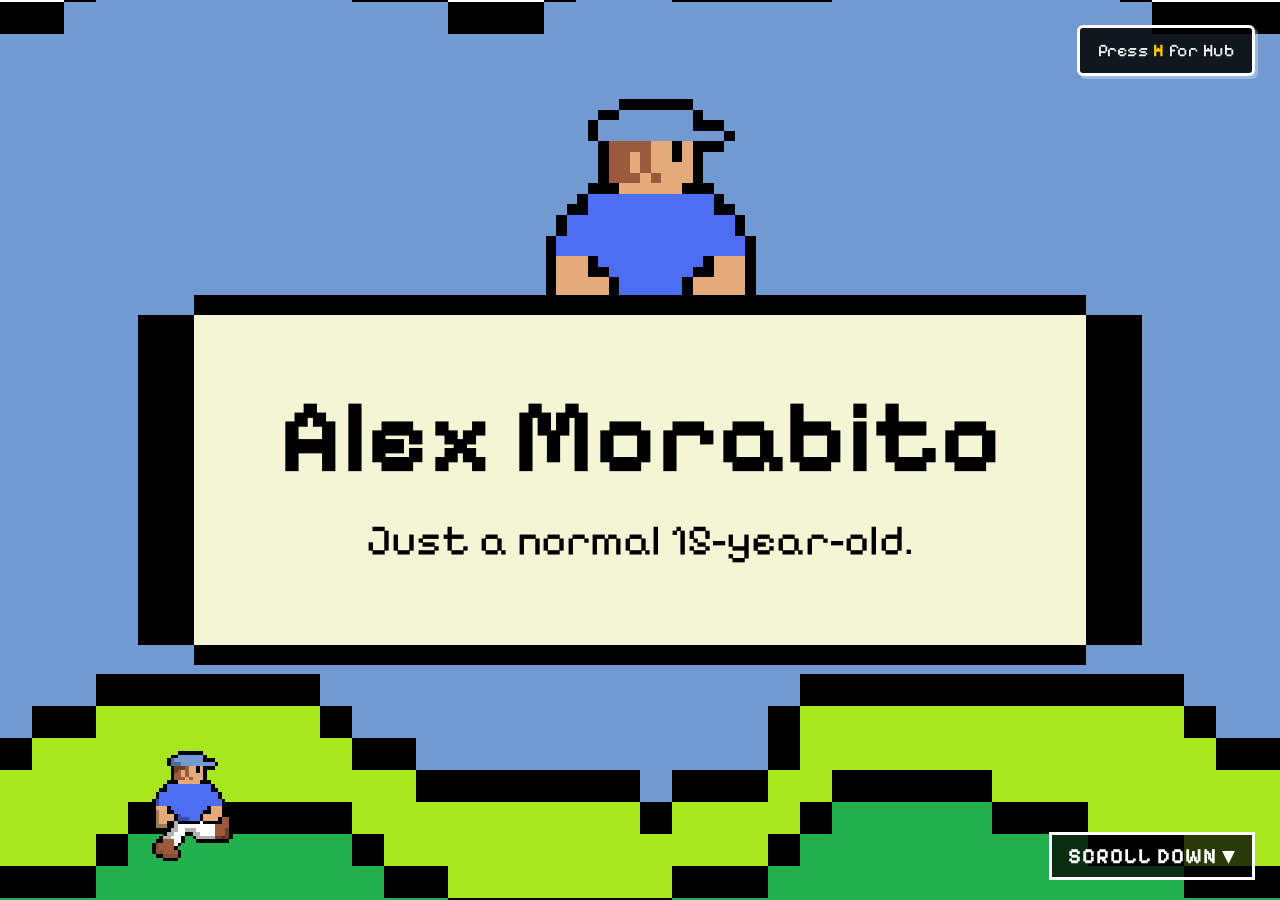
==== index.html @ 0bd14bfb "cleaned up css and replced white boxes with my pixelated card version" ====
<!DOCTYPE html>
<html lang="en">
<head>
    <meta charset="UTF-8">
    <meta name="viewport" content="width=device-width, initial-scale=1.0">
    <title>Rosario Alexandros Morabito | Personal Portfolio</title>
    
    <!-- Primary Meta Tags & SEO -->
    <meta name="title" content="Rosario Alexandros Morabito | Personal Portfolio">
    <meta name="description" content="Portfolio of Rosario Alexandros Morabito - 15-year-old developer, roboticist, and open-source enthusiast building community-driven STEM solutions.">
    <meta name="keywords" content="Rosario Alexandros Morabito, portfolio, full-stack developer, web developer, C, Python, robotics, CS50, The Odin Project">
    <meta name="robots" content="index, follow">

    <!-- Open Graph / Social Cards -->
    <meta property="og:type" content="website">
    <meta property="og:title" content="Rosario Alexandros Morabito | Personal Portfolio">
    <meta property="og:description" content="Explore Alex's portfolio featuring coding projects, robotics achievements, skills, and contact links.">

    <!-- Stylesheets & Favicon -->
    <link rel="stylesheet" href="style.css">
    <link rel="icon" type="image/svg+xml" href="media/favicon.png">
    <link rel="preconnect" href="https://fonts.googleapis.com">
    <link rel="preconnect" href="https://fonts.gstatic.com" crossorigin>
    <link href="https://fonts.googleapis.com/css2?family=Archivo+Black&family=Sekuya&display=swap" rel="stylesheet">
</head>
<body>

    <!-- HIDDEN BACKGROUND AUDIO -->
    <audio id="bg-music" loop autoplay>
        <source src="8-bit_hero.wav" type="audio/wav">
    </audio>

    <div class="content-wrapper">
        
        <!-- HERO / INTRO SECTION -->
        <section class="full-screen-section" id="hero">
            <div class="hero-card-container">
                <img src="media/node-me.png" alt="Alex Morabito Avatar" class="peeking-node-img">
                
                <div class="terminal-box hero-box">
                    <h1 class="hero-main-title">Alex Morabito</h1>
                    <p class="hero-subtitle">Just a normal 15-year-old.</p>
                </div>
            </div>
            <div class="scroll-indicator">SCROLL DOWN ▼</div>
        </section>

        <!-- ABOUT ME SECTION -->
        <section id="aboutme" class="full-screen-section snap-section">
            <div class="terminal-box about-box">
                <div class="terminal-content">
                    <h1 class="section-title reveal-on-scroll">About Me & Core Motives</h1>
                    
                    <p class="paragraph-spacing">
                        Welcome to my digital corner of the web! I am Rosario Alexandros Morabito, a versatile software developer interested in all kinds of tech, pixelated art, and audio engineering.
                    </p>
                    <p class="paragraph-spacing">
                        <strong>My Motive:</strong> My core drive is to make STEM education accessible and available to everyone. I aim to tear down technical barriers by building community-driven tools, open systems, and educational networks for future builders.
                    </p>
                    <p>
                        <strong>What I Do & Vibe:</strong> From backend systems and robotics to frontend web engineering, I adapt to whatever the project demands. Off the keyboard, my coding process is rhythm-driven with a soundtrack ranging from Sabaton and Metallica to Daft Punk.
                    </p>
                </div>
            </div>
            <div class="scroll-indicator reveal-on-scroll">SCROLL DOWN ▼</div>
        </section>

        <!-- QUALIFICATIONS SECTION -->
        <section id="qualifications" class="full-screen-section">
            <div class="terminal-box qualifications-box">
                <div class="terminal-content">
                    <h2 class="section-title">Qualifications: Skill Levels</h2>
                    <p class="paragraph-spacing">Core programming languages and technical competencies.</p>

                    <div class="pixel-healthbar-container">
                        <div class="healthbar-label-row">
                            <span>Python & Autonomous Systems</span>
                            <span>95%</span>
                        </div>
                        <div class="pixel-healthbar">
                            <div class="pixel-healthbar-fill" style="--health-pct: 95%;"></div>
                        </div>
                    </div>

                    <div class="pixel-healthbar-container">
                        <div class="healthbar-label-row">
                            <span>C# / C / C++ / Object-Oriented Programming</span>
                            <span>90%</span>
                        </div>
                        <div class="pixel-healthbar">
                            <div class="pixel-healthbar-fill" style="--health-pct: 90%;"></div>
                        </div>
                    </div>

                    <div class="pixel-healthbar-container">
                        <div class="healthbar-label-row">
                            <span>Computer Science Fundamental Concepts</span>
                            <span>90%</span>
                        </div>
                        <div class="pixel-healthbar">
                            <div class="pixel-healthbar-fill" style="--health-pct: 90%;"></div>
                        </div>
                    </div>

                    <div class="pixel-healthbar-container">
                        <div class="healthbar-label-row">
                            <span>SQL </span>
                            <span>85%</span>
                        </div>
                        <div class="pixel-healthbar">
                            <div class="pixel-healthbar-fill" style="--health-pct: 85%;"></div>
                        </div>
                    </div>
                    <div class="pixel-healthbar-container">
                        <div class="healthbar-label-row">
                            <span>HTML / CSS / JavaScript / Flask / Web Development</span>
                            <span>95%</span>
                        </div>
                        <div class="pixel-healthbar">
                            <div class="pixel-healthbar-fill" style="--health-pct:95%;"></div>
                        </div>
                    </div>
                </div>
            </div>
            <div class="scroll-indicator">SCROLL DOWN ▼</div>
        </section>

        <!-- ACHIEVEMENTS SECTION -->
        <section id="achievements" class="full-screen-section">
            <div class="terminal-box achievements-box">
                <div class="terminal-content">
                    <h2 class="section-title">Achievements & Certificates</h2>
                    <p class="paragraph-spacing">Verified credentials, institutional completions, and hackathon awards.</p>

                    <div class="about-grid">
                        <div class="about-block">
                            <h3>CS50x: Intro to Computer Science</h3>
                            <p><strong>Awarded by:</strong> Harvard University (David J. Malan)</p>
                            <p>Successfully completed ten rigorous problem sets and a final project.</p>
                            <a href="https://cs50.harvard.edu/certificates/a215df26-68f1-47c1-89de-dd39cf77b6eb" target="_blank" class="repo-link">Verify Certificate</a>
                        </div>

                        <div class="about-block">
                            <h3>MIT Beaver Works Summer Institute</h3>
                            <p><strong>Course:</strong> Autonomous RACECAR</p>
                            <p><strong>Issued by:</strong> MIT Lincoln Laboratory & School of Engineering.</p>
                        </div>

                        <div class="about-block">
                            <h3>Unity Development</h3>
                            <p><strong>Organization:</strong> Algorithmics</p>
                            <p>Mastered basic mechanics, scripting, and level design.</p>
                        </div>

                        <div class="about-block">
                            <h3>Hack Club Stardance Challenge</h3>
                            <p><strong>Achievement:</strong> Certificate of Recognition</p>
                            <p>Built and shipped multiple projects for the global developer community.</p>
                        </div>
                    </div>
                </div>
            </div>
            <div class="scroll-indicator">SCROLL DOWN ▼</div>
        </section>

        <!-- ARTSY SIDE SECTION -->
        <section id="artsy-side" class="full-screen-section">
            <div class="terminal-box artsy-box">
                <div class="terminal-content">
                    <h2 class="section-title">My Artsy Side</h2>
                    <p class="paragraph-spacing">A scattered collection of my pixel art and creative experiments.</p>

                    <div class="scattered-photo-gallery">
                        <!-- Artwork 1 -->
                        <div class="photo-card">
                            <a href="https://www.pixilart.com/art/angry-clanker-cfr2556a97b0f9aws3" target="_blank">
                                <img src="media/art1.png" alt="Artwork 1">
                                <p class="photo-caption">Angry Clanker</p>
                            </a>
                        </div>

                        <!-- Artwork 2 -->
                        <div class="photo-card">
                            <a href="https://www.pixilart.com/art/super-boy-cfr2fb1a9f57acaws3?ft=user&ft_id=d" target="_blank">
                                <img src="media/art2.png" alt="Artwork 2">
                                <p class="photo-caption">Me</p>
                            </a>
                        </div>

                        <!-- Artwork 3 -->
                        <div class="photo-card">
                            <a href="https://github.com/prodevmod/sonic-pi" target="_blank">
                                <img src="media/art3.png" alt="Artwork 3">
                                <p class="photo-caption">8-Bit Hero (music)</p>
                            </a>
                        </div>

                        <!-- Artwork 4 -->
                        <div class="photo-card">
                            <a href="https://www.pixilart.com/art/retro-console-3-cfr243ca7c0f43aws3" target="_blank">
                                <img src="media/art4.png" alt="Artwork 4">
                                <p class="photo-caption">Retro Consoles</p>
                            </a>
                        </div>
                    </div>
                </div>
            </div>
            <div class="scroll-indicator">SCROLL DOWN ▼</div>
        </section>

        <!-- CONTACT SECTION -->
        <section id="contacts" class="full-screen-section">
            <div class="terminal-box contacts-box">
                <div class="terminal-content">
                    <h2 class="reveal-on-scroll section-title">Contact & Channels</h2>
                    <p class="tech-tag reveal-on-scroll paragraph-spacing">Open a secure channel or track my latest builds</p>
                    
                    <div class="social-icons-row reveal-on-scroll">
                        <a href="https://www.youtube.com/@CodingTode" target="_blank" class="social-icon-link">
                            <img src="media/youtube.png" alt="YouTube" class="network-icon">
                        </a>
                        <a href="https://github.com/prodevmod" target="_blank" class="social-icon-link">
                            <img src="media/github.png" alt="GitHub" class="network-icon">
                        </a>
                        <a href="https://www.instagram.com/code.toons" target="_blank" class="social-icon-link">
                            <img src="media/instagram.png" alt="Instagram" class="network-icon">
                        </a>
                        <a href="https://www.pixilart.com/alexros" target="_blank" class="social-icon-link">
                            <img src="media/pixil.png" alt="Pixilart" class="network-icon">
                        </a>
                        <a href="https://hackclub.enterprise.slack.com/team/U0A8XE18R7H" target="_blank" class="social-icon-link">
                            <img src="media/slack.png" alt="Slack" class="network-icon">
                        </a>
                        <a href="https://x.com/Rosandrox" target="_blank" class="social-icon-link">
                            <img src="media/x.png" alt="X" class="network-icon">
                        </a>
                        <a href="mailto:rosandrox12@gmail.com" class="social-icon-link">
                            <img src="media/mail.png" alt="Email" class="network-icon">
                        </a>
                    </div>
                </div>
            </div>
            <div class="scroll-indicator">SCROLL DOWN ▼</div>
        </section>

        <!-- UNIVERSAL HUB SECTION (End of page) -->
        <section id="hub" class="full-screen-section hub-container">
            <div class="terminal-box hub-box">
                <div class="terminal-content">
                    <h2 class="hub-heading section-title">Navigation Hub</h2>
                    <div class="scattered-grid">
                        <a href="index.html#qualifications" class="pixel-node node-qual">
                            <img src="media/node-qualifications.png" alt="Qualifications" class="pixel-img">
                            <span class="node-label">Qualifications</span>
                        </a>
                        <a href="projects.html" class="pixel-node node-proj">
                            <img src="media/node-projects.png" alt="Projects" class="pixel-img">
                            <span class="node-label">Projects</span>
                        </a>
                        <a href="index.html#aboutme" class="pixel-node node-about">
                            <img src="media/node-me.png" alt="About Me" class="pixel-img">
                            <span class="node-label">About Me</span>
                        </a>
                        <a href="blog.html" class="pixel-node node-blog">
                            <img src="media/node-blog.png" alt="Blog" class="pixel-img">
                            <span class="node-label">Blog</span>
                        </a>
                        <a href="index.html#contacts" class="pixel-node node-contact">
                            <img src="media/node-contact.png" alt="Contact" class="pixel-img">
                            <span class="node-label">Contact</span>
                        </a>
                    </div>
                </div>
            </div>
        </section>

    </div>

    <!-- Gliding Walking Avatar -->
    <div class="walking-avatar-container">
        <img src="media/walking.gif" alt="Walking Avatar" class="pixel-avatar">
    </div>

    <!-- Press H Hint Badge -->
    <div class="hub-hint-badge">
        Press <strong>H</strong> for Hub
    </div>

    <script>
    document.addEventListener('DOMContentLoaded', () => {
        // --- BACKGROUND MUSIC LOGIC ---
        const bgMusic = document.getElementById('bg-music');
        if (bgMusic) {
            bgMusic.play().catch(error => {
                document.body.addEventListener('click', () => {
                    if (bgMusic.paused) {
                        bgMusic.play();
                    }
                }, { once: true });
            });
        }

        // --- AVATAR EASTER EGG ---
        const peekingNode = document.querySelector('.peeking-node-img');
        if (!peekingNode) return;

        peekingNode.addEventListener('click', (e) => {
            e.preventDefault();
            const rect = peekingNode.getBoundingClientRect();
            const startX = rect.left + rect.width / 2;
            const startY = rect.top + rect.height / 2;
            const count = 15;

            for (let i = 0; i < count; i++) {
                const mini = document.createElement('img');
                mini.src = peekingNode.src;
                mini.classList.add('mini-falling-avatar');
                
                mini.style.left = `${startX - 20}px`;
                mini.style.top = `${startY - 20}px`;

                const randomX = (Math.random() - 0.5) * 400;
                const randomRotation = (Math.random() - 0.5) * 720;
                const duration = 0.8 + Math.random() * 0.8;

                mini.style.setProperty('--rand-x', `${randomX}px`);
                mini.style.setProperty('--rand-rot', `${randomRotation}deg`);
                mini.style.setProperty('--fall-duration', `${duration}s`);

                document.body.appendChild(mini);

                setTimeout(() => {
                    mini.remove();
                }, duration * 1000);
            }
        });
    });
    </script>
    <script src="script.js"></script>
</body>
</html>
---- style.css ----
/* ==========================================================================
   Rosario Alexandros Morabito - Retro Pixel Portfolio Stylesheet
   ========================================================================== */

/* Import Authentic Pixel Fonts */
@import url('https://fonts.googleapis.com/css2?family=Pixelify+Sans:wght@400..700&family=VT323&display=swap');

/* --- GLOBAL RESET & BASE RULES --- */
* { 
    margin: 0; 
    padding: 0; 
    box-sizing: border-box; 
}

html {
    scroll-snap-type: y mandatory;
    scroll-behavior: smooth;
    height: 100vh;
    overflow-y: scroll;
}

body {
    background-color: #000000 !important;
    background-image: url('media/pixel-bg.png');
    background-size: cover;
    background-position: center;
    background-repeat: no-repeat;
    background-attachment: fixed;
    image-rendering: pixelated;
    image-rendering: crisp-edges;
    color: #000000 !important;
    font-family: 'Pixelify Sans', monospace, sans-serif;
    font-size: 2.0rem; 
    height: 100vh;
    overflow-x: hidden;
    position: relative;
    scroll-snap-type: y mandatory;
    scroll-snap-stop: always;
}

/* Typography Uniformity */
p, span, a, li {
    font-family: 'Pixelify Sans', monospace;
    color: #000000 !important;
}

h1, h2, h3, h4, h5, h6 {
    font-family: 'Pixelify Sans', monospace;
    font-weight: bold;
    color: #000000 !important;
}

.paragraph-spacing {
    margin-bottom: 20px;
}

.section-title {
    margin-bottom: 25px;
    font-size: 3.2rem;
}

/* --- SCROLL SNAP & STRUCTURE CONTAINERS --- */
.content-wrapper {
    width: 100%;
    height: 100%;
    scroll-snap-type: y mandatory;
    overflow-y: scroll;
    height: 100vh;
}

.full-screen-section {
    height: 100vh;
    width: 100vw;
    display: flex;
    flex-direction: column;
    justify-content: center;
    align-items: center;
    padding: 40px 20px;
    text-align: center;
    scroll-snap-align: start;
    scroll-snap-stop: always;
    box-sizing: border-box;
    position: relative;
    overflow-y: auto;
}

/* Portfolio Section / Scrollable Rectangles */
.portfolio-section {
    background-color: #FFFFFF;
    border: 4px solid #000000;
    width: 88%;
    max-width: 1400px;
    height: auto;
    max-height: 88vh;
    padding: 5% !important;
    box-sizing: border-box;
    margin: auto;
    overflow-y: auto;
    scroll-snap-align: center;
    text-align: left;
    display: flex;
    flex-direction: column;
    justify-content: space-between;
    align-items: center;
}

/* Master Terminal Box (Custom Frame Image) */
.terminal-box {
    position: relative;
    background-image: url('media/pixel-card.png');
    background-size: 100% 100%; 
    background-repeat: no-repeat;
    image-rendering: pixelated;
    image-rendering: crisp-edges;
    border: none !important;
    width: 90% !important;
    height: 90% !important;
    max-width: 1350px !important; 
    height: auto;
    min-height: 600px;
    max-height: 90vh;
    padding: 5% 12% !important; /* Safe buffer on left/right so text stays inside pixel borders */
    margin: 0 auto;
    display: flex;
    flex-direction: column;
    align-items: center;
    justify-content: center;
    overflow-y: auto;
    box-sizing: border-box;
    z-index: 2;
}

#aboutme .terminal-box {
    max-width: 1500px !important;
    padding: 5% 12% !important; 
    font-size: 1.35rem !important;
}

#aboutme .paragraph-spacing {
    margin-bottom: 18px;
}

/* --- HERO & PEEKING AVATAR --- */
.hero-card-container {
    position: relative;
    width: 100%;
    display: flex;
    justify-content: center;
    align-items: center;
    margin-top: 60px;
}

.hero-main-title {
    font-size: 6.5rem;
    margin: 15px 0;
}

.hero-subtitle {
    font-size: 2.7rem;
    margin-bottom: 35px;
}

.system-tag {
    font-size: 1.8rem;
    letter-spacing: 3px;
}

.peeking-node-img {
    position: absolute;
    top: -175px;
    left: 50%;
    transform: translateX(-50%);
    width: 315px;
    height: 315px;
    object-fit: contain;
    image-rendering: pixelated;
    image-rendering: crisp-edges;
    z-index: 1; 
    filter: none;
    cursor: pointer;
    transition: transform 0.25s cubic-bezier(0.175, 0.885, 0.32, 1.275);
}

.peeking-node-img:hover {
    transform: translateX(-50%) translateY(-45px);
}

/* Mini Avatar Gravity Animation (OnClick Easter Egg) */
.mini-falling-avatar {
    position: fixed;
    width: 40px;
    height: 40px;
    object-fit: contain;
    image-rendering: pixelated;
    image-rendering: crisp-edges;
    pointer-events: none;
    z-index: 9999;
    animation: organicGravity var(--fall-duration, 2.2s) cubic-bezier(0.2, 0.7, 0.3, 1) forwards;
}

@keyframes organicGravity {
    0% {
        transform: translate(0, 0) scale(0.5) rotate(0deg);
        opacity: 1;
    }
    25% {
        transform: translate(calc(var(--rand-x) * 0.8), -180px) scale(1.1) rotate(calc(var(--rand-rot) * 0.3));
        opacity: 1;
    }
    100% {
        transform: translate(var(--rand-x), 110vh) scale(0.9) rotate(var(--rand-rot));
        opacity: 0;
    }
}

/* --- UI COMPONENTS & BUTTONS --- */
.scroll-indicator {
    position: absolute;
    bottom: 20px;
    right: 25px;
    font-size: 1.35rem;
    font-weight: bold;
    color: #FFFFFF !important;
    background: rgba(0, 0, 0, 0.75);
    padding: 8px 16px;
    border: 3px solid #FFFFFF;
    letter-spacing: 1px;
    animation: bounceIndicator 1.5s infinite;
    pointer-events: none;
    z-index: 50;
}

@keyframes bounceIndicator {
    0%, 100% { transform: translateY(0); }
    50% { transform: translateY(8px); }
}

.btn {
    position: relative;
    overflow: hidden;
    padding: 18px 35px;
    border: 3px solid #000000;
    color: #000000;
    background: #FFFFFF;
    text-decoration: none;
    margin: 15px;
    display: inline-block;
    font-family: 'Pixelify Sans', monospace;
    font-size: 1.7rem;
    font-weight: bold;
    transition: all 0.2s ease;
}

.btn:hover { 
    background: #F0F0F0; 
    box-shadow: 4px 4px 0px #000000;
    transform: translateY(-3px);
}

.repo-link {
    color: #000000;
    text-decoration: underline;
    font-size: 1.4rem;
    display: inline-block;
    margin-top: 6px;
    font-weight: bold;
}

/* --- AUDIO PLAYER & PROJECT SHOWCASE UI --- */
.player-header {
    display: flex;
    align-items: center;
    gap: 12px;
    font-size: 1.5rem;
    letter-spacing: 1px;
    color: #000000;
    margin-bottom: 10px;
    font-weight: bold;
    width: 100%;
}

.pulse-dot {
    width: 15px;
    height: 15px;
    background-color: #000000;
    border-radius: 0;
}

.tech-tag {
    margin: 0;
    font-size: 1.5rem;
    color: #000000;
}

.project-artwork-box {
    display: flex;
    justify-content: center;
    align-items: center;
    width: 100%;
    margin: 10px 0;
}

.project-img {
    width: 240px;
    height: 240px;
    object-fit: cover;
    border: 6px solid #000000;
    box-shadow: 0 6px 15px rgba(0,0,0,0.4);
    background: #FFFFFF;
}

.track-info-section {
    text-align: center;
    margin: 10px 0;
    width: 100%;
}

.track-info-section h2 {
    margin: 0 0 5px 0;
    font-size: 2.5rem;
    color: #000000;
}

.top-track-counter {
    font-size: 1.4rem;
    font-weight: bold;
    color: #000000;
    letter-spacing: 1px;
    margin-bottom: 5px;
}

.player-controls {
    display: flex;
    align-items: center;
    justify-content: center;
    gap: 20px;
    margin-top: 10px;
}

.control-btn {
    background: #FFFFFF;
    border: 3px solid #000000;
    width: 65px;
    height: 65px;
    display: flex;
    align-items: center;
    justify-content: center;
    cursor: pointer;
}

.control-btn.main-play {
    width: 75px;
    height: 75px;
}

.control-icon {
    width: 30px;
    height: 30px;
}

.expanded-info-box {
    margin-top: 15px;
    width: 100%;
    padding-top: 12px;
    border-top: 2px dashed #000000;
    text-align: left;
}

.expanded-info-box.hidden {
    display: none;
}

.cyber-icon-btn {
    display: inline-flex;
    align-items: center;
    justify-content: center;
    background: #FFFFFF;
    border: 3px solid #000000;
    width: 70px;
    height: 70px;
    text-decoration: none;
    margin-top: 15px;
}

.cyber-icon-btn img,
.cyber-icon-btn svg {
    width: 40px !important;
    height: 40px !important;
}

/* --- ABOUT & QUALIFICATIONS (HEALTH BARS & BLOCKS) --- */
.about-grid {
    display: grid;
    grid-template-columns: 1fr 1fr;
    gap: 20px;
    margin-top: 25px;
}

.about-block {
    background: #FFFFFF;
    border: 2px solid #000000;
    padding: 25px;
}

.about-block h3 {
    color: #000000;
    margin-top: 0;
    font-size: 1.9rem;
    border-bottom: 2px dashed #000000;
    padding-bottom: 8px;
    margin-bottom: 15px;
    text-transform: uppercase;
    letter-spacing: 1px;
}

.pixel-healthbar-container {
    width: 100%;
    margin: 15px 0;
    text-align: left;
}

.healthbar-label-row {
    display: flex;
    justify-content: space-between;
    font-size: 1.5rem;
    font-weight: bold;
    margin-bottom: 6px;
    color: #000000;
}

.pixel-healthbar {
    width: 100%;
    height: 35px;
    background-color: #DDDDDD;
    border: 4px solid #000000;
    position: relative;
    padding: 3px;
    box-sizing: border-box;
}

.pixel-healthbar-fill {
    height: 100%;
    background-color: #000000;
    background-image: linear-gradient(
        90deg, 
        #000000 0%, #000000 78%, 
        transparent 78%, transparent 100%
    );
    background-size: 15px 100%;
    width: var(--health-pct, 50%);
}

/* --- SCATTERED PHOTO GALLERY (POLAROID STYLE) --- */
.scattered-photo-gallery {
    display: flex;
    flex-wrap: wrap;
    justify-content: center;
    align-items: center;
    gap: 2rem;
    margin-top: 3rem;
    padding: 2rem;
}

.photo-card {
    background: #fdfdfd;
    padding: 12px 12px 45px 12px;
    box-shadow: 0 4px 15px rgba(0, 0, 0, 0.4);
    border-radius: 3px;
    position: relative;
    max-width: 240px;
    display: flex;
    flex-direction: column;
    align-items: center;
    z-index: 1;
    cursor: pointer;
    transition: transform 0.3s cubic-bezier(0.25, 0.8, 0.25, 1), z-index 0s, box-shadow 0.3s ease;
}

.photo-card img {
    width: 100%;
    height: auto;
    object-fit: cover;
    border: 1px solid #ddd;
    min-height: 200px;
    background-color: #2c2c2c; 
}

.photo-caption {
    font-family: 'Sekuya', sans-serif;
    color: #111;
    margin: 0;
    font-size: 1.1rem;
    text-align: center;
    position: absolute;
    bottom: 12px;
}

.photo-card:hover {
    transform: scale(1.15) rotate(0deg) !important; 
    z-index: 10;
    box-shadow: 0 15px 30px rgba(0, 0, 0, 0.6);
}

.photo-card:nth-child(odd) { transform: rotate(-6deg); }
.photo-card:nth-child(even) { transform: rotate(5deg); }
.photo-card:nth-child(3n) { transform: rotate(-3deg); }
.photo-card:nth-child(4n) { transform: rotate(7deg); }

/* --- SOCIAL & NETWORK ICONS --- */
.social-icon-link {
    text-decoration: none;
    border: none;
    outline: none;
}

.social-icons-row a {
    text-decoration: none !important;
}

img[src$=".svg"], 
.network-icon, 
.control-icon, 
.pixel-img {
    filter: brightness(0);
    transition: filter 0.2s ease;
}

.network-icon {
    width: 100px;
    height: 50px;
    object-fit: contain; 
}

img[src$=".svg"]:hover, 
.network-icon:hover, 
.control-icon:hover, 
.pixel-img:hover {
    filter: none;
}

/* --- NAVIGATION HUB (MODAL & GRID) --- */
.hub-container {
    max-width: 1400px;
    width: 100%;
}

.hub-heading {
    margin-bottom: 40px;
    font-size: 3.4rem;
    letter-spacing: 3px;
    color: #FFFFFF !important;
    text-shadow: 3px 3px #000000;
}

.scattered-grid {
    display: grid;
    grid-template-columns: repeat(3, 1fr);
    gap: 35px;
    justify-items: center;
    align-items: center;
    max-width: 1050px;
    margin: 0 auto;
}

.pixel-node {
    display: flex;
    flex-direction: column;
    align-items: center;
    text-decoration: none;
    transition: transform 0.2s ease;
}

.pixel-img {
    width: 150px;
    height: 150px;
    object-fit: contain;
    image-rendering: pixelated;
    image-rendering: crisp-edges;
    margin-bottom: 10px;
}

.node-label {
    font-size: 1.5rem;
    letter-spacing: 1px;
    color: #FFFFFF !important;
    background: rgba(0, 0, 0, 0.8);
    padding: 4px 12px;
    border: 2px solid #FFFFFF;
}

.pixel-node:hover {
    transform: scale(1.1) translateY(-6px);
}

.node-qual { grid-column: 1; grid-row: 1; }
.node-proj { grid-column: 3; grid-row: 1; }
.node-about { grid-column: 2; grid-row: 2; transform: translateY(-8px); }
.node-blog { grid-column: 1; grid-row: 3; }
.node-contact { grid-column: 3; grid-row: 3; }

/* Universal Embedded Hub Section (For subpages) */
.embedded-hub-section {
    background-color: #000000;
    border: 6px solid #FFFFFF;
    padding: 45px;
    width: 90%;
    max-width: 1200px;
    margin: auto;
    text-align: center;
}

.embedded-hub-section .hub-heading {
    font-size: 2.7rem;
    margin-bottom: 30px;
}

.embedded-hub-section .scattered-grid {
    max-width: 900px;
}

.embedded-hub-section .pixel-img {
    width: 110px;
    height: 110px;
}

/* Full-Screen Overlay Navigation Hub */
#hub {
    position: fixed;
    top: 0;
    left: 0;
    width: 100vw;
    height: 100vh;
    z-index: 9999;
    display: flex;
    flex-direction: column;
    justify-content: center;
    align-items: center;
    background: rgba(0, 0, 0, 0.75);
    backdrop-filter: blur(8px);
    -webkit-backdrop-filter: blur(8px);
    opacity: 0;
    pointer-events: none;
    transition: opacity 0.3s ease, visibility 0.3s ease;
    visibility: hidden;
}

#hub.active {
    opacity: 1;
    pointer-events: auto;
    visibility: visible;
}

.content-wrapper.hub-open > section:not(#hub) {
    filter: blur(6px);
    transition: filter 0.3s ease;
}

.hub-hint-badge {
    position: fixed;
    top: 25px;
    right: 25px;
    background: rgba(0, 0, 0, 0.85);
    color: #fff;
    padding: 12px 18px;
    font-family: inherit;
    font-size: 1.1rem;
    border: 3px solid #fff;
    border-radius: 6px;
    z-index: 998;
    pointer-events: none;
    box-shadow: 3px 3px 0px rgba(255, 255, 255, 0.3);
    letter-spacing: 0.5px;
}

.hub-hint-badge strong {
    color: #ffcc00;
}

/* --- WALKING AVATAR --- */
.walking-avatar-container {
    position: fixed;
    bottom: 30px;
    left: 50px;
    z-index: 100;
    cursor: grab;
    pointer-events: auto;
    touch-action: none;
}

.walking-avatar-container:active {
    cursor: grabbing;
}

.pixel-avatar {
    width: 110px;
    height: 110px;
    image-rendering: pixelated;
    image-rendering: crisp-edges;
}

@keyframes glideAcross {
    0% { left: -150px; transform: scaleX(1); }
    49.9% { left: 100vw; transform: scaleX(1); }
    50% { left: 100vw; transform: scaleX(-1); }
    99.9% { left: -150px; transform: scaleX(-1); }
    100% { left: -150px; transform: scaleX(1); }
}
/* ==========================================
   GLOBAL TERMINAL BOX FIX (DYNAMIC SIZING)
   * Excludes the Navigation Hub (#hub)
   ========================================== */
.terminal-box:not(#hub *) {
    position: relative;
    background-image: url('media/pixel-card.png');
    background-size: 100% 100%; 
    background-repeat: no-repeat;
    image-rendering: pixelated;
    image-rendering: crisp-edges;
    
    /* Transparent borders act as invisible walls to fix scroll clipping */
    border-top: 85px solid transparent !important;
    border-bottom: 85px solid transparent !important;
    border-left: none !important;
    border-right: none !important;
    padding: 0 8% !important; 
    
    background-origin: border-box !important;
    background-clip: border-box !important;
    
    width: 90% !important;
    max-width: 1350px !important; 
    
    /* Let the box shrink to fit short content naturally */
    height: auto !important; 
    min-height: 400px !important; 
    max-height: 82vh !important;  
    margin: 0 auto;
    
    display: flex;
    flex-direction: column;
    align-items: center;
    justify-content: flex-start; 
    
    overflow-y: auto; 
    box-sizing: border-box;
    z-index: 2;
}

/* Ensure the About Me page respects the dynamic height and transparent borders */
#aboutme .terminal-box {
    max-width: 1500px !important;
    padding: 0 12% !important; 
    font-size: 1.35rem !important;
    height: auto !important; 
}

/* ==========================================
   NAVIGATION HUB EXCEPTION & OVERRIDE
   ========================================== */
#hub .terminal-box {
    background: none !important;
    border: none !important;
    min-height: unset !important;
    max-height: unset !important;
    height: auto !important;
    padding: 0 !important;
}
/* ==========================================
   2. FIX CARD BLOCKS & LINK MARGINS
   ========================================== */
.about-grid {
    display: grid;
    grid-template-columns: repeat(auto-fit, minmax(260px, 1fr));
    gap: 20px;
    margin-top: 25px;
    margin-bottom: 25px;
}

.about-block {
    background: #FFFFFF;
    border: 2px solid #000000;
    padding: 20px;
    display: flex;
    flex-direction: column;
    justify-content: space-between;
}

.about-block p {
    margin-bottom: 12px; /* Gives room between text lines */
    line-height: 1.4;
}

/* Adds breathing room around the "Verify Certificate" link */
.repo-link {
    color: #000000;
    text-decoration: underline;
    font-size: 1.2rem;
    display: inline-block;
    margin-top: 15px; 
    margin-bottom: 5px;
    padding: 4px 8px;
    background: rgba(0, 0, 0, 0.05);
    border: 1px solid #000000;
    font-weight: bold;
    align-self: flex-start;
}

.repo-link:hover {
    background: #000000;
    color: #FFFFFF !important;
}

/* ==========================================
   3. FIX ARTSY GALLERY MARGINS
   ========================================== */
.scattered-photo-gallery {
    display: flex;
    flex-wrap: wrap;
    justify-content: center;
    align-items: center;
    gap: 2rem;
    margin-top: 2rem;
    margin-bottom: 2rem;
    padding: 1.5rem 1rem 3rem 1rem;
}

/* ==========================================
   4. FIX CONTACT ICONS SPACING
   ========================================== */
.social-icons-row {
    display: flex;
    flex-wrap: wrap;
    justify-content: center;
    align-items: center;
    gap: 25px;
    margin-top: 35px; /* Creates explicit separation from heading text */
    margin-bottom: 25px;
}
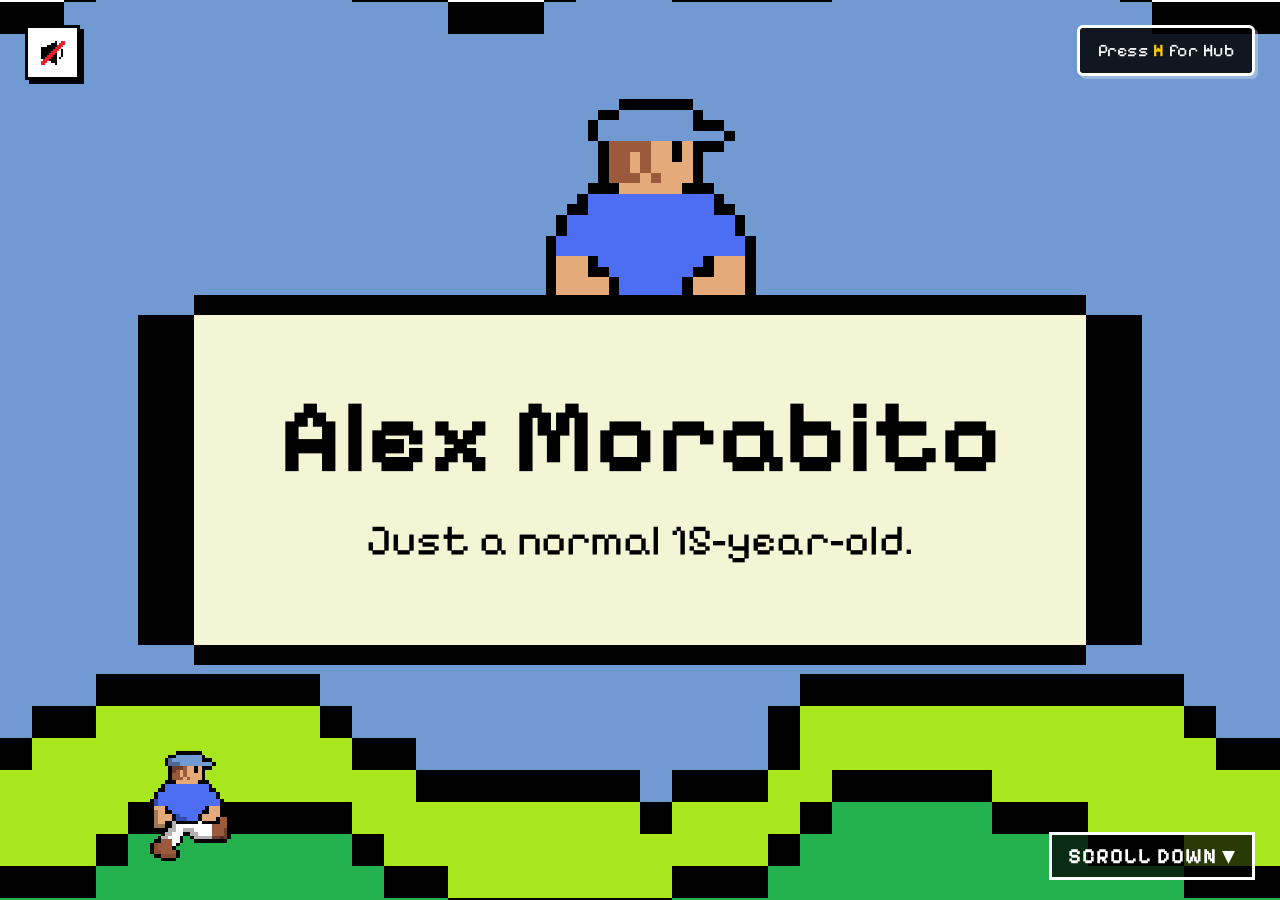
==== commit 34a79b39: "added mute button and screen warning" ====
--- a/index.html
+++ b/index.html
@@ -29,9 +29,14 @@
     <audio id="bg-music" loop autoplay>
         <source src="8-bit_hero.wav" type="audio/wav">
     </audio>
-
-    <div class="content-wrapper">
-        
+        <!-- Desktop-Only Warning Screen -->
+<div class="desktop-warning-screen">
+    <div class="warning-box">
+        <h2>DESKTOP REQUIRED</h2>
+        <p>This retro pixel portfolio is built for desktop screens. Please open it on a computer for the optimal experience!</p>
+    </div>
+</div>
+        <div class="content-wrapper">
         <!-- HERO / INTRO SECTION -->
         <section class="full-screen-section" id="hero">
             <div class="hero-card-container">
@@ -285,6 +290,10 @@
     <div class="hub-hint-badge">
         Press <strong>H</strong> for Hub
     </div>
+<!-- Mute Button (Top Left) -->
+<button id="mute-btn" class="mute-btn" aria-label="Toggle Mute">
+    <img src="media/mute.png" alt="Mute Icon">
+</button>
 
     <script>
     document.addEventListener('DOMContentLoaded', () => {
--- a/style.css
+++ b/style.css
@@ -836,3 +836,105 @@
     margin-top: 35px; /* Creates explicit separation from heading text */
     margin-bottom: 25px;
 }
+.desktop-warning-screen {
+    display: none;
+    position: fixed;
+    top: 0;
+    left: 0;
+    width: 100vw;
+    height: 100vh;
+    background-color: #000000;
+    background-image: url('media/pixel-bg.png');
+    background-size: cover;
+    background-position: center;
+    z-index: 99999;
+    justify-content: center;
+    align-items: center;
+    text-align: center;
+    padding: 20px;
+}
+
+/* Styled retro warning box matching your theme */
+.warning-box {
+    background: #FFFFFF;
+    border: 6px solid #000000;
+    padding: 40px;
+    max-width: 500px;
+    box-shadow: 8px 8px 0px rgba(255, 255, 255, 0.2);
+}
+
+.warning-box h2 {
+    font-family: 'Pixelify Sans', monospace;
+    font-size: 2.8rem;
+    color: #000000;
+    margin-bottom: 20px;
+    text-transform: uppercase;
+}
+
+.warning-box p {
+    font-family: 'Pixelify Sans', monospace;
+    font-size: 1.5rem;
+    color: #000000;
+    line-height: 1.4;
+}
+
+/* Trigger when screen width is smaller than 1024px (tablets and phones) */
+@media (max-width: 1024px) {
+    .desktop-warning-screen {
+        display: flex !important;
+    }
+    
+    /* Hides your main portfolio content and walking avatar */
+    .content-wrapper, 
+    .walking-avatar-container {
+        display: none !important;
+    }
+}
+/* ==========================================
+   TOP-LEFT RETRO MUTE BUTTON (CENTERED)
+   ========================================== */
+.mute-btn {
+    position: fixed;
+    top: 25px;
+    left: 25px;
+    background: #FFFFFF;
+    border: 3px solid #000000;
+    width: 55px;
+    height: 55px;
+    display: flex;
+    align-items: center;
+    justify-content: center;
+    cursor: pointer;
+    z-index: 1000;
+    box-shadow: 4px 4px 0px #000000;
+    transition: transform 0.2s ease, background 0.2s ease;
+    padding: 0;
+}
+
+.mute-btn:hover {
+    background: #F0F0F0;
+    transform: translateY(-2px);
+    box-shadow: 6px 6px 0px #000000;
+}
+
+.mute-btn:active {
+    transform: translateY(2px);
+    box-shadow: 2px 2px 0px #000000;
+}
+
+.mute-btn img {
+    width: 28px !important;
+    height: 28px !important;
+    margin: 0 !important;
+    object-fit: contain;
+    image-rendering: pixelated;
+    image-rendering: crisp-edges;
+    display: block;
+}
+
+/* Hide the mute button on small screens where the desktop warning is active */
+@media (max-width: 1024px) {
+    .mute-btn {
+        display: none !important;
+    }
+}
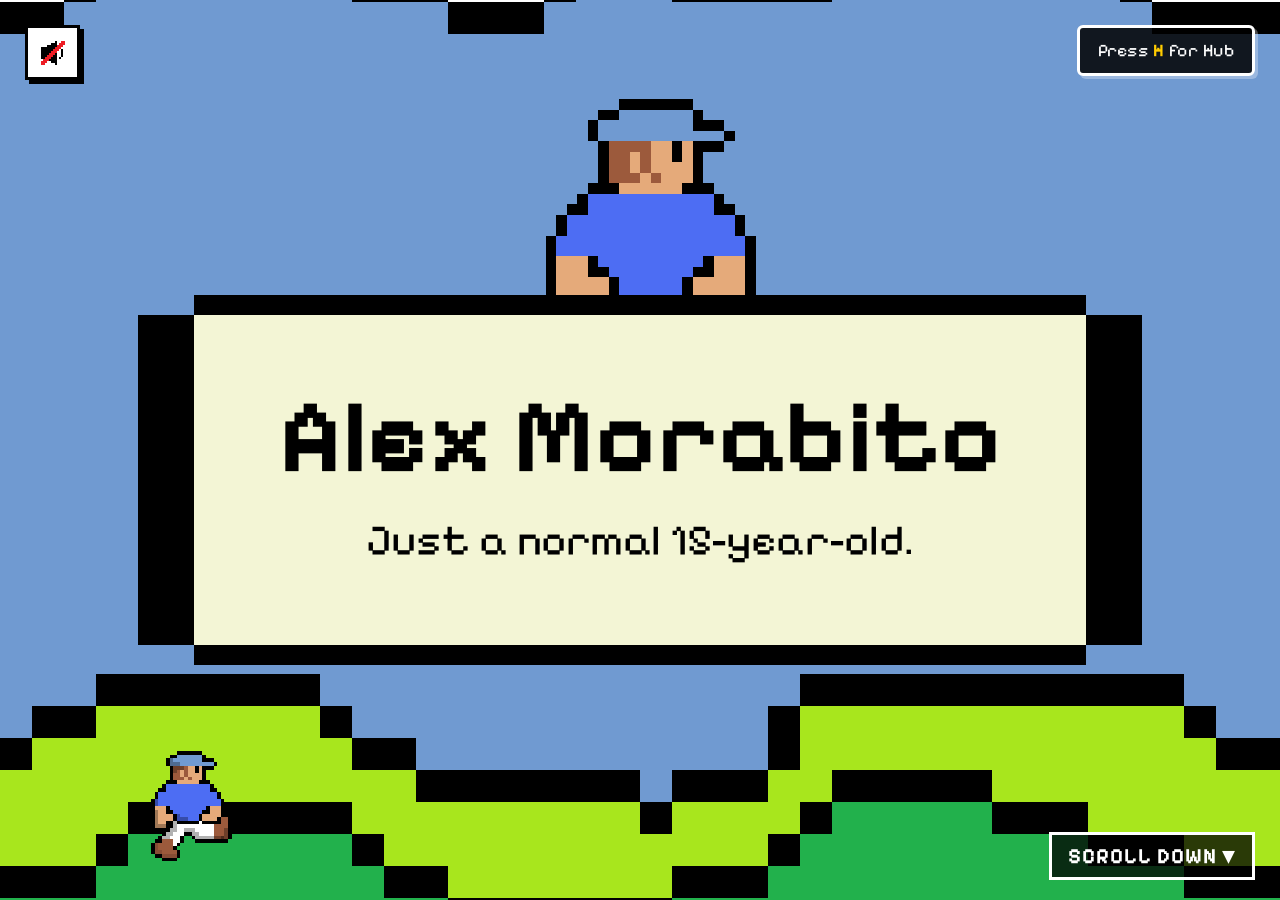
==== commit d89a7226: "added oppinion logger" ====
--- a/index.html
+++ b/index.html
@@ -277,8 +277,40 @@
                     </div>
                 </div>
             </div>
-        </section>
-
+            <div class="scroll-indicator">SCROLL DOWN ▼</div>
+        </section>
+
+<section class="full-screen-section" id="feedback">
+    <div class="terminal-box">
+        <h2 class="section-title">Visitor Log</h2>
+        <p class="paragraph-spacing">Leave your thoughts on my portfolio or read what others have said!</p>
+        
+        <!-- Opinions Cycling Box -->
+        <div class="opinion-display-container">
+            <div class="opinion-card">
+                <p id="opinion-text">"Loading community feedback..."</p>
+                <small id="opinion-author">- Anonymous</small>
+            </div>
+            
+            <!-- Manual Navigation Controls -->
+            <div class="opinion-controls">
+                <button id="prev-opinion-btn" class="control-btn" aria-label="Previous Opinion">
+                    <img src="media/previous.png" alt="Previous" class="control-icon">
+                </button>
+                <button id="skip-opinion-btn" class="control-btn" aria-label="Next Opinion">
+                    <img src="media/skip.png" alt="Skip" class="control-icon">
+                </button>
+            </div>
+        </div>
+
+        <!-- Submission Form -->
+        <form id="opinion-form" class="opinion-form">
+            <input type="text" id="opinion-name" placeholder="Your Name / Handle" required maxlength="30">
+            <textarea id="opinion-message" placeholder="Write your opinion about me..." required maxlength="200" rows="3"></textarea>
+            <button type="submit" class="btn">Submit Opinion</button>
+        </form>
+    </div>
+</section>
     </div>
 
     <!-- Gliding Walking Avatar -->
--- a/style.css
+++ b/style.css
@@ -937,4 +937,75 @@
     .mute-btn {
         display: none !important;
     }
+}
+/* ==========================================
+   VISITOR OPINION & FEEDBACK SECTION
+   ========================================== */
+.opinion-display-container {
+    width: 100%;
+    display: flex;
+    flex-direction: column;
+    align-items: center;
+    margin-bottom: 20px;
+}
+
+.opinion-card {
+    background: #FFFFFF;
+    border: 3px solid #000000;
+    padding: 20px;
+    width: 100%;
+    min-height: 110px;
+    display: flex;
+    flex-direction: column;
+    justify-content: center;
+    align-items: center;
+    text-align: center;
+    margin-bottom: 15px;
+    box-shadow: 4px 4px 0px rgba(0, 0, 0, 0.15);
+}
+
+#opinion-text {
+    font-size: 1.5rem;
+    margin-bottom: 8px;
+    color: #000000;
+}
+
+#opinion-author {
+    font-size: 1.2rem;
+    font-weight: bold;
+    color: #555555;
+}
+
+.opinion-controls {
+    display: flex;
+    gap: 20px;
+    justify-content: center;
+}
+
+.opinion-form {
+    width: 100%;
+    display: flex;
+    flex-direction: column;
+    gap: 12px;
+    border-top: 2px dashed #000000;
+    padding-top: 20px;
+}
+
+.opinion-form input,
+.opinion-form textarea {
+    width: 100%;
+    padding: 12px;
+    font-family: 'Pixelify Sans', monospace;
+    font-size: 1.4rem;
+    border: 3px solid #000000;
+    background: #FFFFFF;
+    color: #000000;
+    resize: none;
+}
+
+.opinion-form input:focus,
+.opinion-form textarea:focus {
+    outline: none;
+    background: #F9F9F9;
+    box-shadow: 3px 3px 0px #000000;
 }
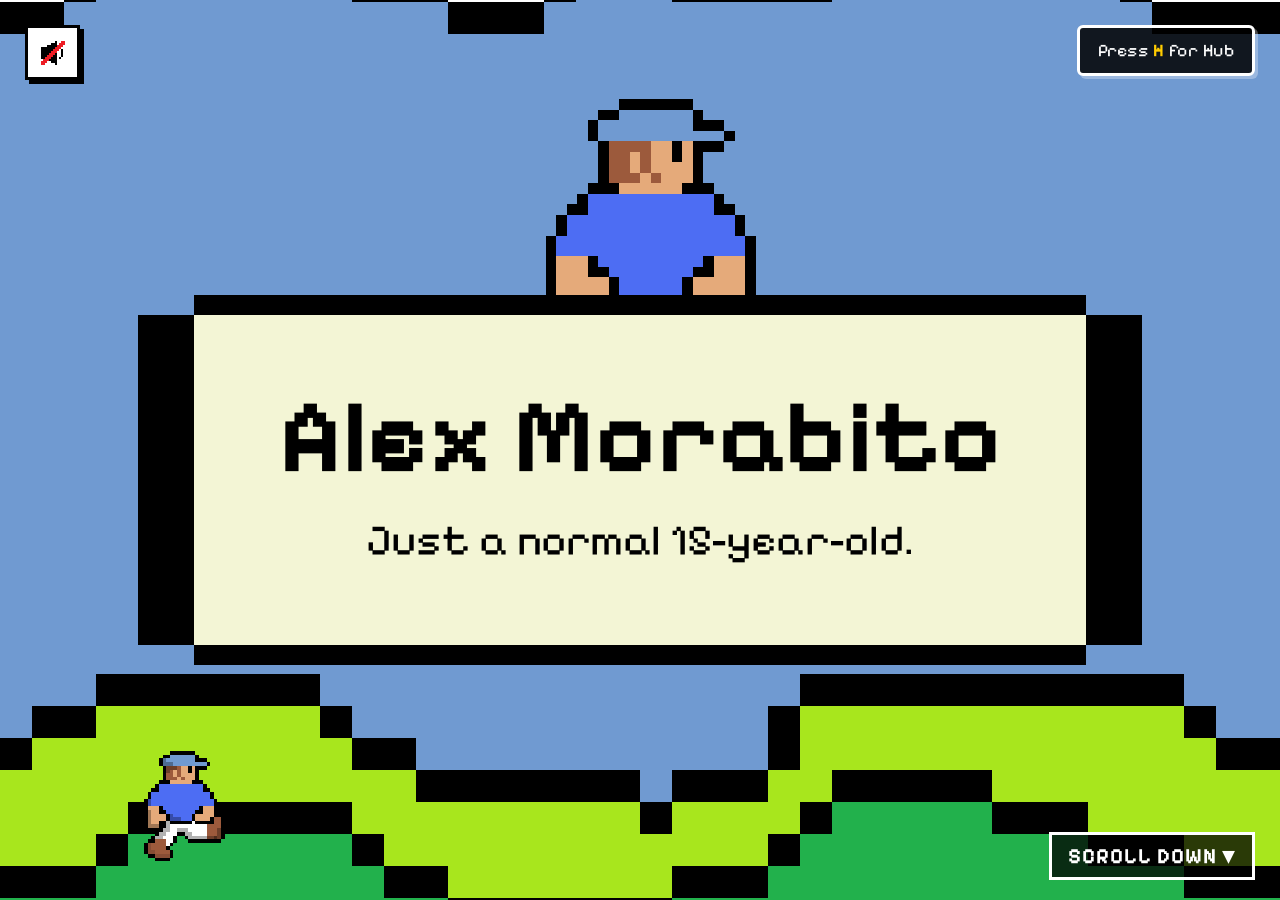
==== commit 77f6ab2a: "added coding stats" ====
--- a/index.html
+++ b/index.html
@@ -167,7 +167,63 @@
             </div>
             <div class="scroll-indicator">SCROLL DOWN ▼</div>
         </section>
-
+<!-- CODING STATS SECTION -->
+        <section id="stats" class="full-screen-section">
+            <div class="terminal-box stats-box">
+                <div class="terminal-content">
+                    <h2 class="reveal-on-scroll section-title">Developer Stats</h2>
+                    <p class="tech-tag reveal-on-scroll paragraph-spacing">Tracking progress across platforms</p>
+                    
+                    <div class="stats-grid reveal-on-scroll">
+                        <!-- GitHub Card (Wide layout for Live Stats & Activity Graphs) -->
+                        <div class="stat-card github-card-wide">
+                            <div class="stat-header">
+                                <img src="media/github.png" alt="GitHub" class="stat-logo">
+                                <h3>GitHub</h3>
+                            </div>
+                            <p class="stat-info">Username: <strong>prodevmod</strong></p>
+                            
+                            <!-- Live GitHub Stats & Commit Activity Graphs via API -->
+                            <div class="github-api-graphs">
+                                <img src="https://github-readme-stats.vercel.app/api?username=prodevmod&show_icons=true&hide_border=true&include_all_commits=true&count_private=true" alt="GitHub Stats" class="api-graph-img">
+                                <img src="https://github-readme-activity-graph.vercel.app/graph?username=prodevmod&theme=react-dark&hide_border=true&radius=4" alt="Commit Activity Graph" class="api-graph-img">
+                            </div>
+
+                            <a href="https://github.com/prodevmod" target="_blank" class="btn stat-btn">View Profile</a>
+                        </div>
+
+                        <!-- LeetCode Card -->
+                        <div class="stat-card">
+                            <div class="stat-header">
+                                <img src="media/leetcode.png" alt="LeetCode" class="stat-logo">
+                                <h3>LeetCode</h3>
+                            </div>
+                            <p class="stat-info">Problem Solving</p>
+                            <ul class="stat-list">
+                                <li>Solved: <span>[Target: Grinding]</span></li>
+                                <li>Rank: <span>[Active]</span></li>
+                            </ul>
+                            <a href="https://leetcode.com/prodevmod" target="_blank" class="btn stat-btn">View Profile</a>
+                        </div>
+
+                        <!-- Codédex Card -->
+                        <div class="stat-card">
+                            <div class="stat-header">
+                                <img src="media/codedex.png" alt="Codédex" class="stat-logo">
+                                <h3>Codédex</h3>
+                            </div>
+                            <p class="stat-info">Quest Progression</p>
+                            <ul class="stat-list">
+                                <li>Level: <span>[Adventurer]</span></li>
+                                <li>Badges: <span>[Unlocked]</span></li>
+                            </ul>
+                            <a href="https://www.codedex.io/@AlexMor" target="_blank" class="btn stat-btn">View Profile</a>
+                        </div>
+                    </div>
+                </div>
+            </div>
+            <div class="scroll-indicator">SCROLL DOWN ▼</div>
+        </section>
         <!-- ARTSY SIDE SECTION -->
         <section id="artsy-side" class="full-screen-section">
             <div class="terminal-box artsy-box">
@@ -213,6 +269,7 @@
             <div class="scroll-indicator">SCROLL DOWN ▼</div>
         </section>
 
+
         <!-- CONTACT SECTION -->
         <section id="contacts" class="full-screen-section">
             <div class="terminal-box contacts-box">
@@ -247,7 +304,6 @@
             </div>
             <div class="scroll-indicator">SCROLL DOWN ▼</div>
         </section>
-
         <!-- UNIVERSAL HUB SECTION (End of page) -->
         <section id="hub" class="full-screen-section hub-container">
             <div class="terminal-box hub-box">
--- a/style.css
+++ b/style.css
@@ -1008,4 +1008,113 @@
     outline: none;
     background: #F9F9F9;
     box-shadow: 3px 3px 0px #000000;
+}
+/* ==========================================
+   DEVELOPER STATS SECTION STYLING
+   ========================================== */
+.stats-box {
+    max-width: 1500px !important;
+}
+
+.stats-grid {
+    display: grid;
+    grid-template-columns: repeat(auto-fit, minmax(280px, 1fr));
+    gap: 25px;
+    width: 100%;
+    margin-top: 15px;
+}
+
+/* Makes the GitHub card span nicely across the grid with room for graphs */
+.github-card-wide {
+    grid-column: 1 / -1;
+    max-width: 850px;
+    margin: 0 auto;
+    width: 100%;
+}
+
+.stat-card {
+    background: #FFFFFF;
+    border: 3px solid #000000;
+    padding: 20px;
+    display: flex;
+    flex-direction: column;
+    align-items: center;
+    text-align: center;
+    box-shadow: 4px 4px 0px rgba(0, 0, 0, 0.15);
+    transition: transform 0.2s ease, box-shadow 0.2s ease;
+}
+
+.stat-card:hover {
+    transform: translateY(-4px);
+    box-shadow: 6px 6px 0px #000000;
+}
+
+.stat-header {
+    display: flex;
+    align-items: center;
+    gap: 10px;
+    margin-bottom: 12px;
+}
+
+.stat-logo {
+    width: 32px;
+    height: 32px;
+    object-fit: contain;
+    image-rendering: pixelated;
+    image-rendering: crisp-edges;
+}
+
+.stat-card h3 {
+    font-size: 1.8rem;
+    color: #000000;
+    margin: 0;
+}
+
+.stat-info {
+    font-size: 1.2rem;
+    color: #555555;
+    margin-bottom: 15px;
+}
+
+.github-api-graphs {
+    display: flex;
+    flex-direction: column;
+    gap: 12px;
+    width: 100%;
+    margin: 10px 0 20px 0;
+}
+
+.api-graph-img {
+    width: 100%;
+    height: auto;
+    border: 2px solid #000000;
+}
+
+.stat-list {
+    list-style: none;
+    padding: 0;
+    width: 100%;
+    margin-bottom: 20px;
+    border-top: 2px dashed #000000;
+    border-bottom: 2px dashed #000000;
+    padding: 10px 0;
+}
+
+.stat-list li {
+    font-size: 1.25rem;
+    display: flex;
+    justify-content: space-between;
+    padding: 4px 0;
+    color: #333333;
+}
+
+.stat-list li span {
+    font-weight: bold;
+    color: #000000;
+}
+
+.stat-btn {
+    font-size: 1.2rem;
+    padding: 8px 16px;
+    text-decoration: none;
 }
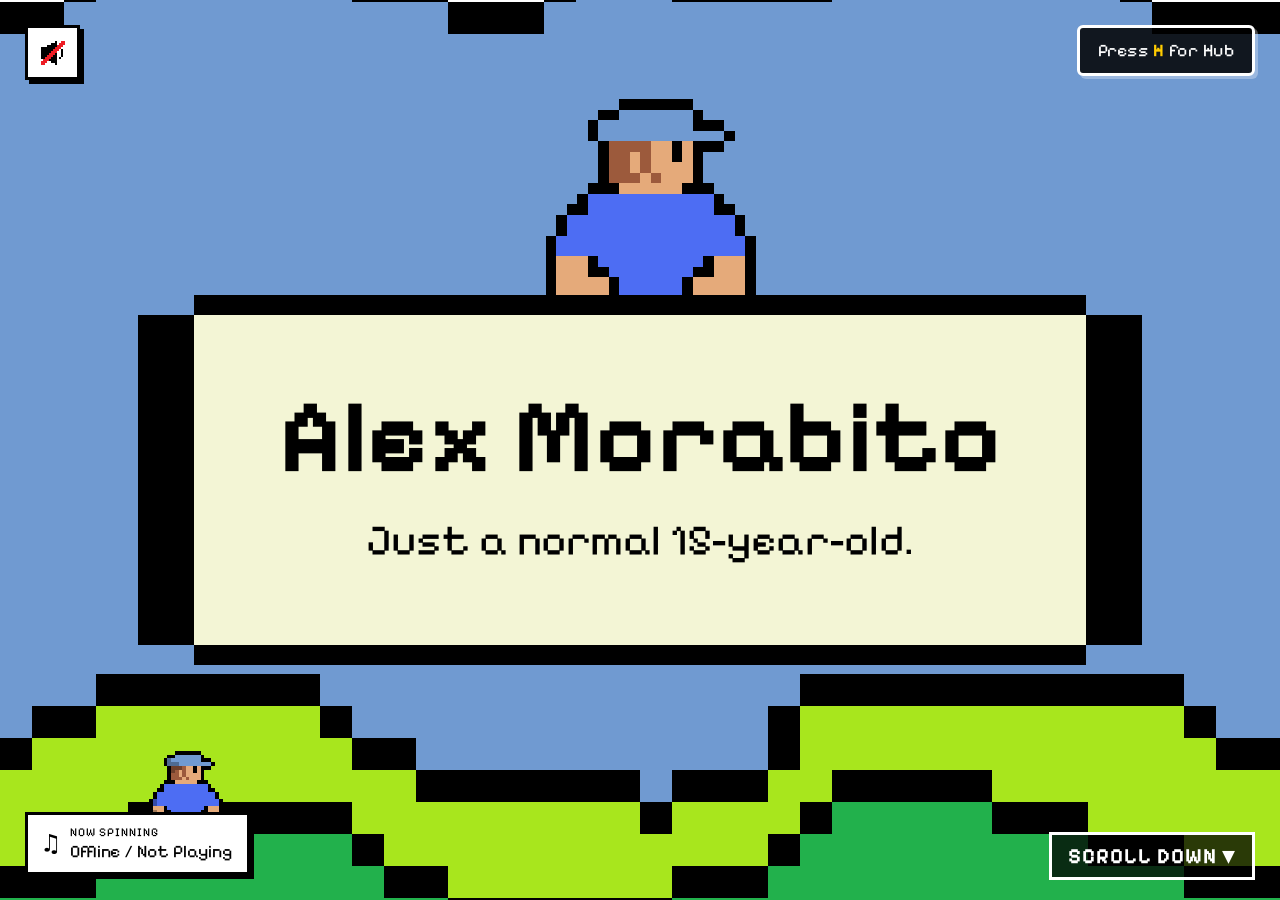
==== commit 04fdc166: "now listening to widget added" ====
--- a/index.html
+++ b/index.html
@@ -378,6 +378,14 @@
     <div class="hub-hint-badge">
         Press <strong>H</strong> for Hub
     </div>
+    <!-- Currently Listening Widget (Bottom Left) -->
+<div id="listening-widget" class="listening-widget">
+    <div class="listening-icon">♫</div>
+    <div class="listening-info">
+        <span class="listening-label">NOW SPINNING</span>
+        <span id="track-title" class="track-title">Connecting to Last.fm...</span>
+    </div>
+</div>
 <!-- Mute Button (Top Left) -->
 <button id="mute-btn" class="mute-btn" aria-label="Toggle Mute">
     <img src="media/mute.png" alt="Mute Icon">
--- a/style.css
+++ b/style.css
@@ -1117,4 +1117,61 @@
     font-size: 1.2rem;
     padding: 8px 16px;
     text-decoration: none;
+}
+/* ==========================================
+   BOTTOM-LEFT CURRENTLY LISTENING WIDGET
+   ========================================== */
+.listening-widget {
+    position: fixed;
+    bottom: 25px;
+    left: 25px;
+    background: #FFFFFF;
+    border: 3px solid #000000;
+    padding: 10px 15px;
+    display: flex;
+    align-items: center;
+    gap: 12px;
+    z-index: 1000;
+    box-shadow: 4px 4px 0px #000000;
+    max-width: 280px;
+}
+
+.listening-icon {
+    font-size: 1.6rem;
+    animation: bounce-note 0.8s infinite alternate ease-in-out;
+}
+
+@keyframes bounce-note {
+    0% { transform: translateY(0); }
+    100% { transform: translateY(-4px); }
+}
+
+.listening-info {
+    display: flex;
+    flex-direction: column;
+    overflow: hidden;
+}
+
+.listening-label {
+    font-size: 0.75rem;
+    color: #666666;
+    letter-spacing: 1px;
+    font-family: inherit;
+    margin-bottom: 2px;
+}
+
+.track-title {
+    font-size: 1.1rem;
+    color: #000000;
+    white-space: nowrap;
+    overflow: hidden;
+    text-overflow: ellipsis;
+    font-family: inherit;
+}
+
+/* Hide on mobile/smaller screens */
+@media (max-width: 1024px) {
+    .listening-widget {
+        display: none !important;
+    }
 }
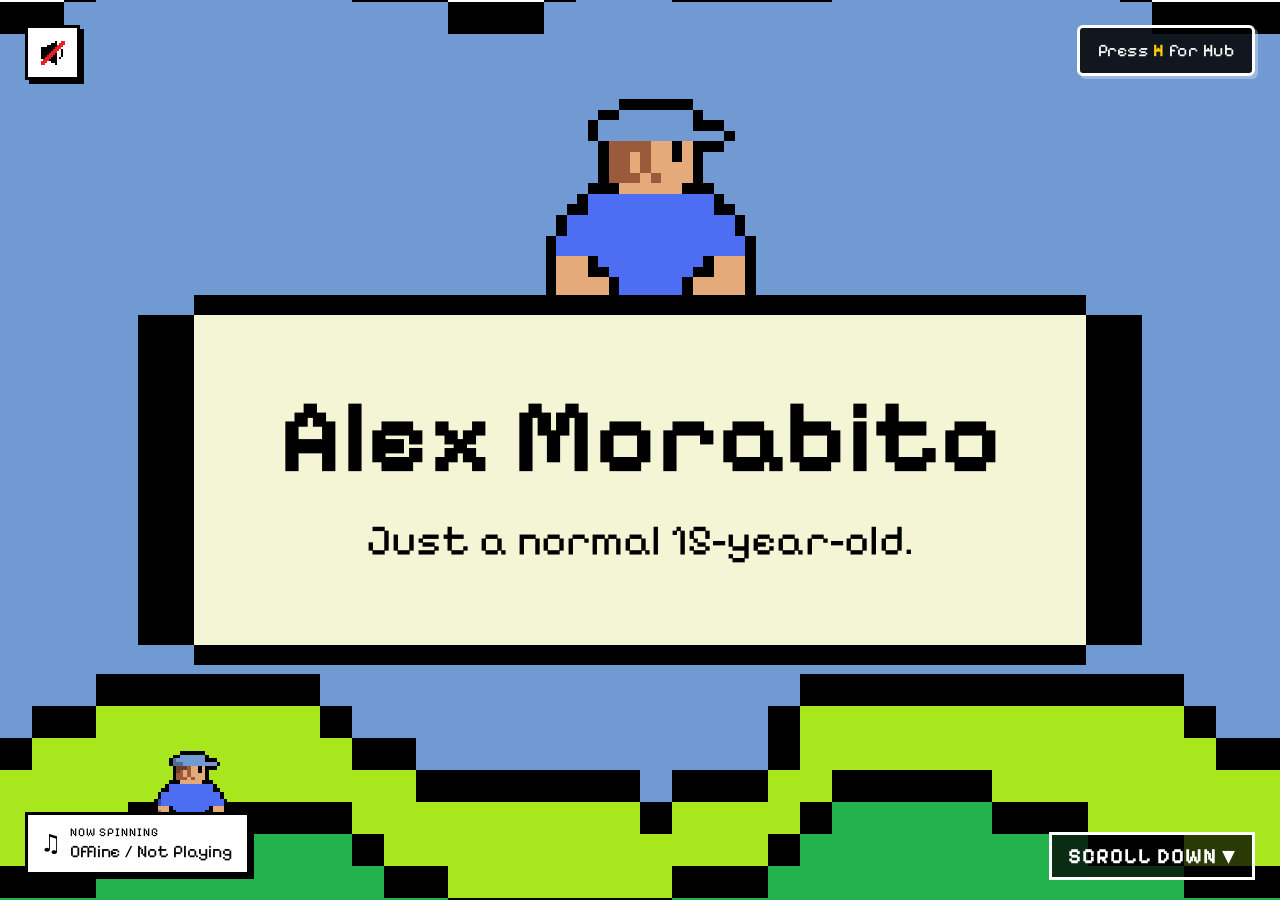
==== commit b002752f: "Final commit" ====
--- a/index.html
+++ b/index.html
@@ -333,7 +333,7 @@
                     </div>
                 </div>
             </div>
-            <div class="scroll-indicator">SCROLL DOWN ▼</div>
+            
         </section>
 
 <section class="full-screen-section" id="feedback">
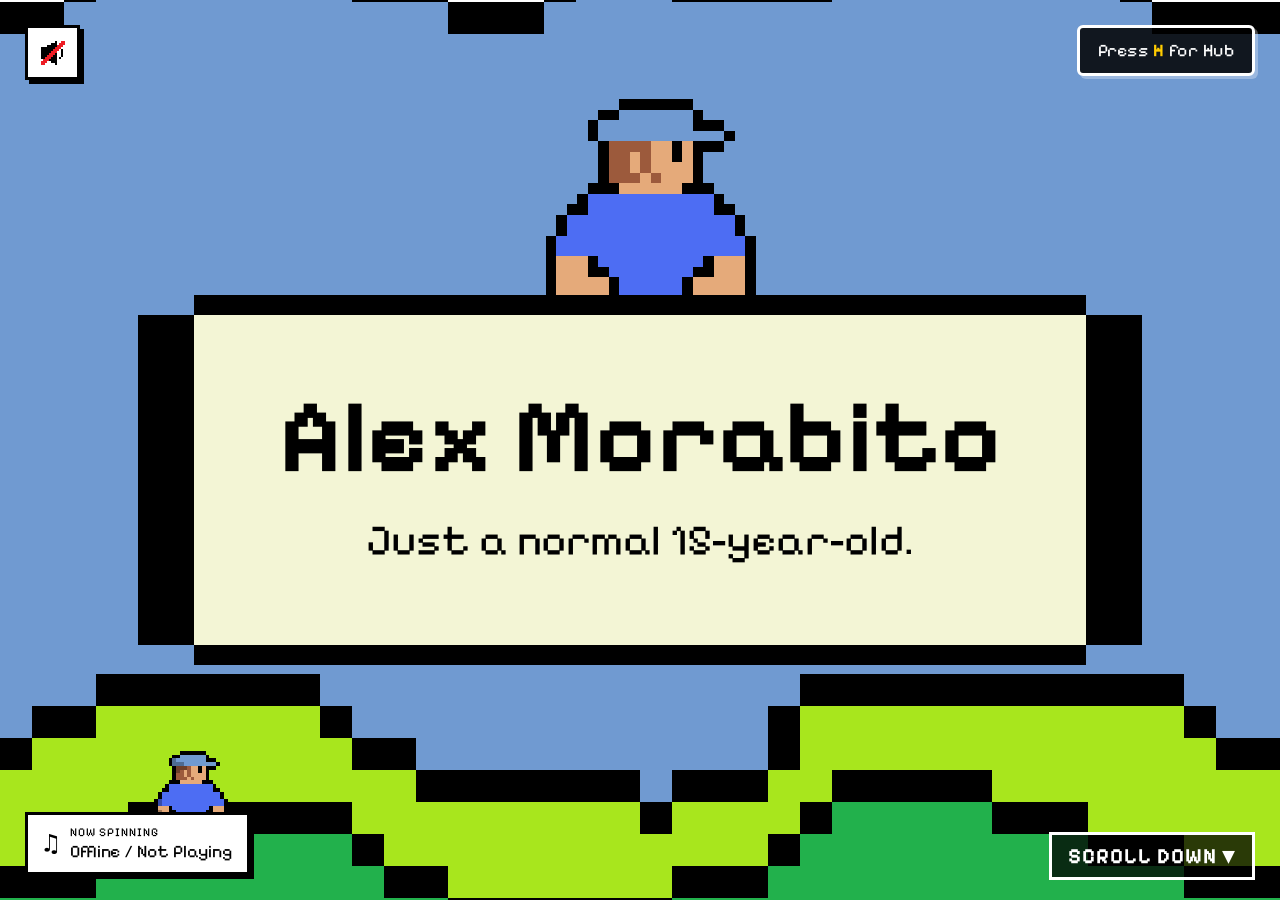
==== commit f2b78cd2: "removed stats" ====
--- a/index.html
+++ b/index.html
@@ -167,63 +167,7 @@
             </div>
             <div class="scroll-indicator">SCROLL DOWN ▼</div>
         </section>
-<!-- CODING STATS SECTION -->
-        <section id="stats" class="full-screen-section">
-            <div class="terminal-box stats-box">
-                <div class="terminal-content">
-                    <h2 class="reveal-on-scroll section-title">Developer Stats</h2>
-                    <p class="tech-tag reveal-on-scroll paragraph-spacing">Tracking progress across platforms</p>
-                    
-                    <div class="stats-grid reveal-on-scroll">
-                        <!-- GitHub Card (Wide layout for Live Stats & Activity Graphs) -->
-                        <div class="stat-card github-card-wide">
-                            <div class="stat-header">
-                                <img src="media/github.png" alt="GitHub" class="stat-logo">
-                                <h3>GitHub</h3>
-                            </div>
-                            <p class="stat-info">Username: <strong>prodevmod</strong></p>
-                            
-                            <!-- Live GitHub Stats & Commit Activity Graphs via API -->
-                            <div class="github-api-graphs">
-                                <img src="https://github-readme-stats.vercel.app/api?username=prodevmod&show_icons=true&hide_border=true&include_all_commits=true&count_private=true" alt="GitHub Stats" class="api-graph-img">
-                                <img src="https://github-readme-activity-graph.vercel.app/graph?username=prodevmod&theme=react-dark&hide_border=true&radius=4" alt="Commit Activity Graph" class="api-graph-img">
-                            </div>
-
-                            <a href="https://github.com/prodevmod" target="_blank" class="btn stat-btn">View Profile</a>
-                        </div>
-
-                        <!-- LeetCode Card -->
-                        <div class="stat-card">
-                            <div class="stat-header">
-                                <img src="media/leetcode.png" alt="LeetCode" class="stat-logo">
-                                <h3>LeetCode</h3>
-                            </div>
-                            <p class="stat-info">Problem Solving</p>
-                            <ul class="stat-list">
-                                <li>Solved: <span>[Target: Grinding]</span></li>
-                                <li>Rank: <span>[Active]</span></li>
-                            </ul>
-                            <a href="https://leetcode.com/prodevmod" target="_blank" class="btn stat-btn">View Profile</a>
-                        </div>
-
-                        <!-- Codédex Card -->
-                        <div class="stat-card">
-                            <div class="stat-header">
-                                <img src="media/codedex.png" alt="Codédex" class="stat-logo">
-                                <h3>Codédex</h3>
-                            </div>
-                            <p class="stat-info">Quest Progression</p>
-                            <ul class="stat-list">
-                                <li>Level: <span>[Adventurer]</span></li>
-                                <li>Badges: <span>[Unlocked]</span></li>
-                            </ul>
-                            <a href="https://www.codedex.io/@AlexMor" target="_blank" class="btn stat-btn">View Profile</a>
-                        </div>
-                    </div>
-                </div>
-            </div>
-            <div class="scroll-indicator">SCROLL DOWN ▼</div>
-        </section>
+
         <!-- ARTSY SIDE SECTION -->
         <section id="artsy-side" class="full-screen-section">
             <div class="terminal-box artsy-box">
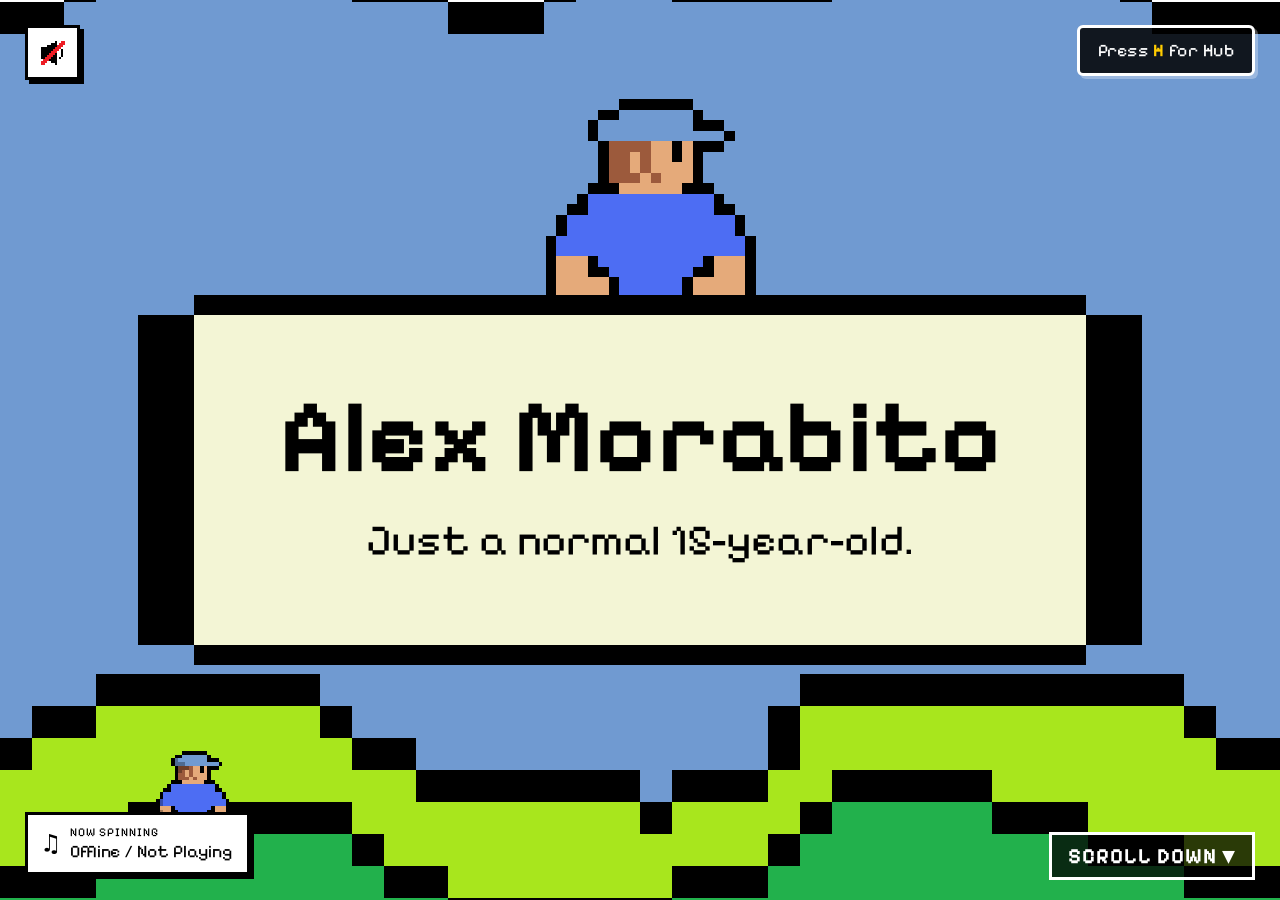
==== commit ca7cc0bf: "fised typo motif" ====
--- a/index.html
+++ b/index.html
@@ -60,7 +60,7 @@
                         Welcome to my digital corner of the web! I am Rosario Alexandros Morabito, a versatile software developer interested in all kinds of tech, pixelated art, and audio engineering.
                     </p>
                     <p class="paragraph-spacing">
-                        <strong>My Motive:</strong> My core drive is to make STEM education accessible and available to everyone. I aim to tear down technical barriers by building community-driven tools, open systems, and educational networks for future builders.
+                        <strong>My Motif:</strong> My core drive is to make STEM education accessible and available to everyone. I aim to tear down technical barriers by building community-driven tools, open systems, and educational networks for future builders.
                     </p>
                     <p>
                         <strong>What I Do & Vibe:</strong> From backend systems and robotics to frontend web engineering, I adapt to whatever the project demands. Off the keyboard, my coding process is rhythm-driven with a soundtrack ranging from Sabaton and Metallica to Daft Punk.
